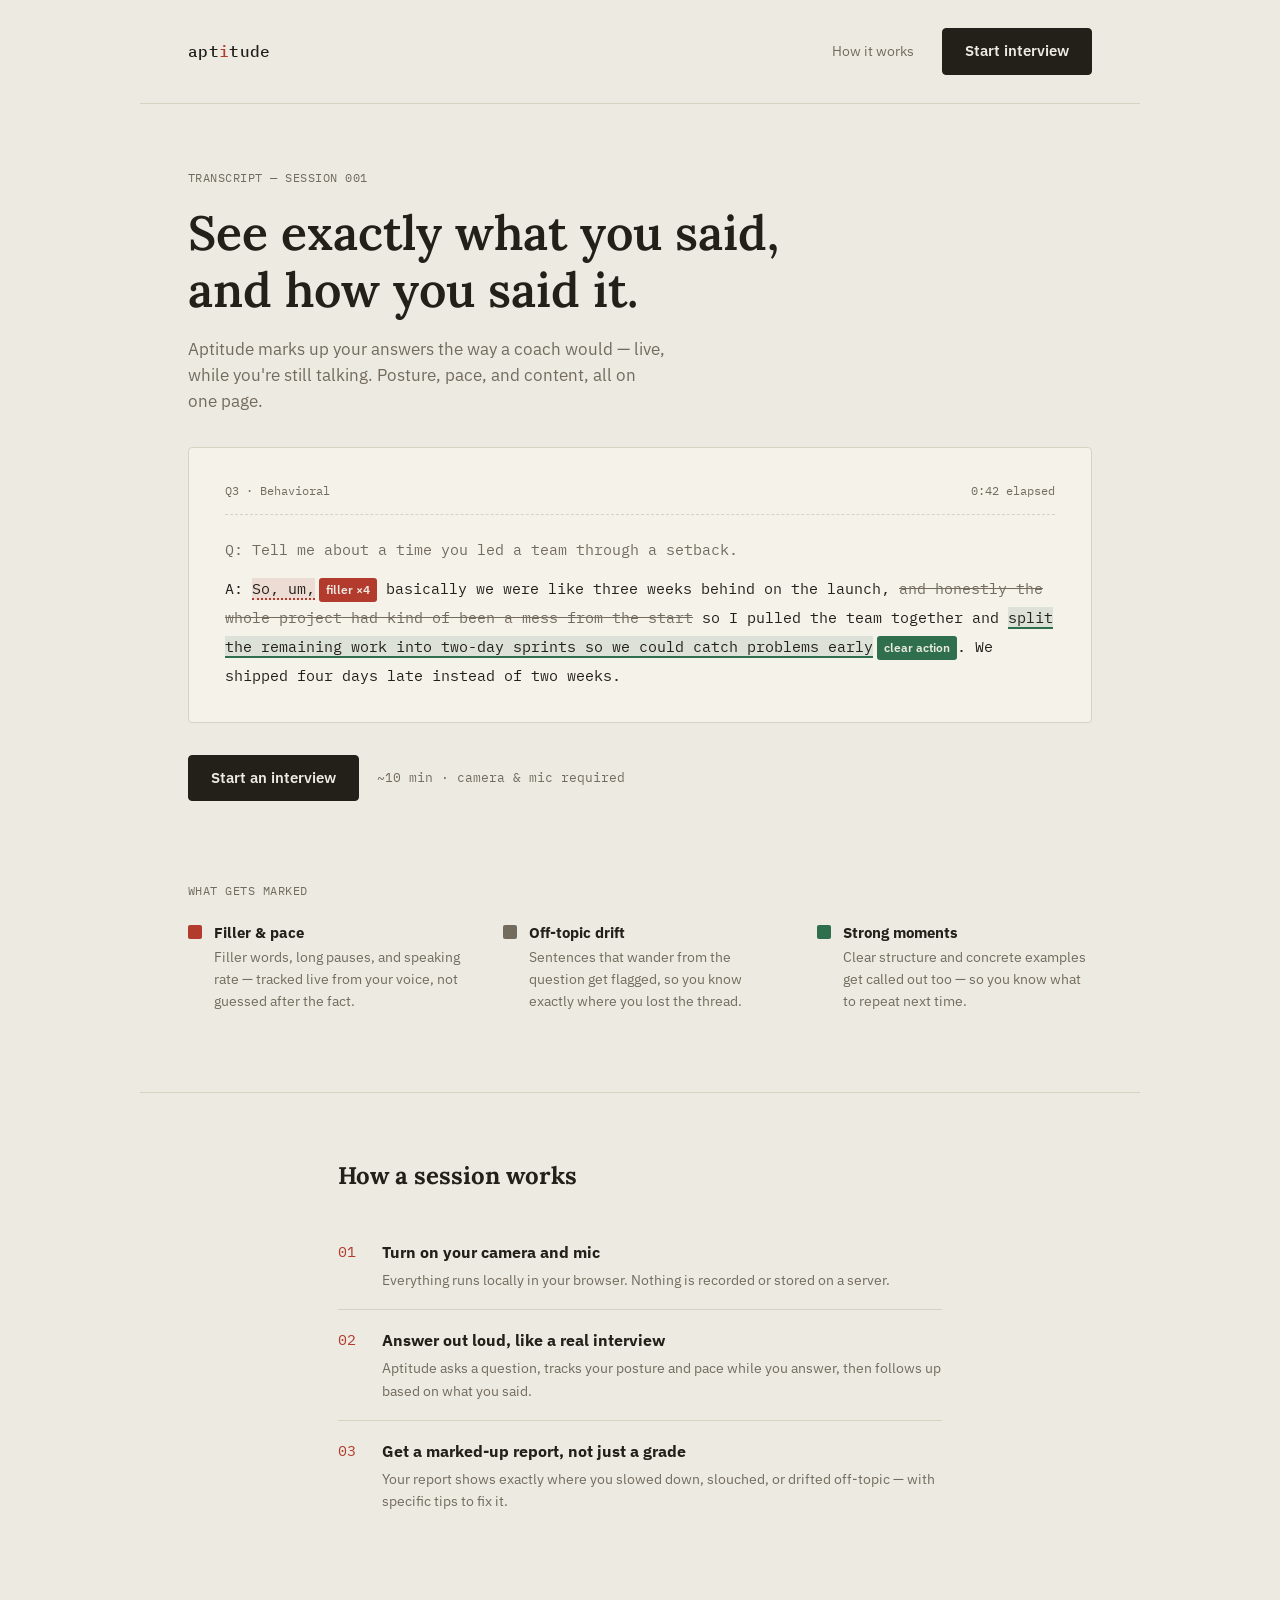
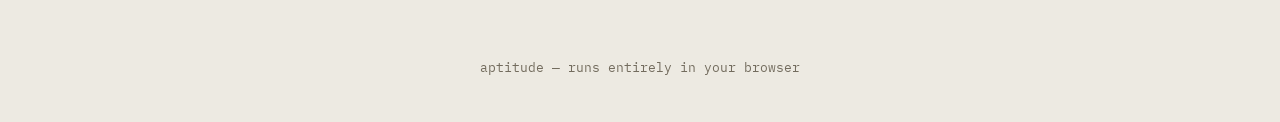
==== index.html @ 392918cb "Updated Home Page with HTML & CSS" ====
<!DOCTYPE html>
<html lang="en">
<head>
  <meta charset="UTF-8">
  <meta name="viewport" content="width=device-width, initial-scale=1.0">
  <title>Aptitude — Practice interviews that watch, listen, and score</title>
  <link rel="preconnect" href="https://fonts.googleapis.com">
  <link href="https://fonts.googleapis.com/css2?family=Lora:wght@500;600&family=IBM+Plex+Sans:wght@400;500;600&family=IBM+Plex+Mono:wght@400;500&display=swap" rel="stylesheet">
  <link rel="stylesheet" href="css/main.css">
</head>
<body>

  <nav class="nav">
    <div class="nav__logo">apt<span>i</span>tude</div>
    <div class="nav__links">
      <a href="#how" class="nav__how">How it works</a>
      <a href="coach.html" class="btn btn--primary">Start interview</a>
    </div>
  </nav>

  <header class="hero">
    <p class="hero__doc-label">TRANSCRIPT — SESSION 001</p>
    <h1 class="hero__title">See exactly what you said, and how you said it.</h1>
    <p class="hero__subtitle">
      Aptitude marks up your answers the way a coach would — live, while you're
      still talking. Posture, pace, and content, all on one page.
    </p>

    <div class="transcript">
      <div class="transcript__meta">
        <span>Q3 · Behavioral</span>
        <span>0:42 elapsed</span>
      </div>
      <p class="transcript__q">Q: Tell me about a time you led a team through a setback.</p>
      <p class="transcript__a">
        A: <span class="mark-filler">So, um,</span><span class="transcript__note transcript__note--pen">filler ×4</span>
        basically we were like three weeks behind on the launch,
        <span class="mark-cut">and honestly the whole project had kind of been a mess from the start</span>
        so I pulled the team together and <span class="mark-good">split the remaining work into two-day sprints
        so we could catch problems early</span><span class="transcript__note transcript__note--mark">clear action</span>.
        We shipped four days late instead of two weeks.
      </p>
    </div>

    <div class="hero__cta">
      <a href="coach.html" class="btn btn--primary">Start an interview</a>
      <span class="hero__cta-hint">~10 min · camera &amp; mic required</span>
    </div>
  </header>

  <section class="legend">
    <p class="legend__title">WHAT GETS MARKED</p>
    <div class="legend__grid">
      <div class="legend__item">
        <span class="legend__swatch legend__swatch--pen"></span>
        <div class="legend__text">
          <h4>Filler &amp; pace</h4>
          <p>Filler words, long pauses, and speaking rate — tracked live from your voice, not guessed after the fact.</p>
        </div>
      </div>
      <div class="legend__item">
        <span class="legend__swatch legend__swatch--ink"></span>
        <div class="legend__text">
          <h4>Off-topic drift</h4>
          <p>Sentences that wander from the question get flagged, so you know exactly where you lost the thread.</p>
        </div>
      </div>
      <div class="legend__item">
        <span class="legend__swatch legend__swatch--mark"></span>
        <div class="legend__text">
          <h4>Strong moments</h4>
          <p>Clear structure and concrete examples get called out too — so you know what to repeat next time.</p>
        </div>
      </div>
    </div>
  </section>

  <section class="how" id="how">
    <h2 class="how__title">How a session works</h2>

    <div class="how__item">
      <span class="how__index">01</span>
      <div class="how__text">
        <h3>Turn on your camera and mic</h3>
        <p>Everything runs locally in your browser. Nothing is recorded or stored on a server.</p>
      </div>
    </div>
    <div class="how__item">
      <span class="how__index">02</span>
      <div class="how__text">
        <h3>Answer out loud, like a real interview</h3>
        <p>Aptitude asks a question, tracks your posture and pace while you answer, then follows up based on what you said.</p>
      </div>
    </div>
    <div class="how__item">
      <span class="how__index">03</span>
      <div class="how__text">
        <h3>Get a marked-up report, not just a grade</h3>
        <p>Your report shows exactly where you slowed down, slouched, or drifted off-topic — with specific tips to fix it.</p>
      </div>
    </div>
  </section>

  <footer class="footer">
    aptitude — runs entirely in your browser
  </footer>

  <script src="js/home.js"></script>
</body>
</html>
---- css/main.css ----
/* ===========================
   Aptitude — Design Tokens
   =========================== */
:root {
  --paper: #EDEAE2;
  --paper-raised: #F5F2EA;
  --line: #D8D2C3;
  --ink: #232019;
  --ink-soft: #736C5E;
  --pen: #B23B2E;
  --pen-soft: rgba(178, 59, 46, 0.12);
  --mark: #2F6F4E;
  --mark-soft: rgba(47, 111, 78, 0.12);

  --font-display: "Lora", serif;
  --font-body: "IBM Plex Sans", -apple-system, sans-serif;
  --font-mono: "IBM Plex Mono", monospace;

  --radius: 4px;
}

* {
  margin: 0;
  padding: 0;
  box-sizing: border-box;
}

html {
  scroll-behavior: smooth;
}

body {
  background: var(--paper);
  color: var(--ink);
  font-family: var(--font-body);
  line-height: 1.55;
  -webkit-font-smoothing: antialiased;
}

a {
  color: inherit;
  text-decoration: none;
}

/* ===========================
   Nav
   =========================== */
.nav {
  display: flex;
  align-items: center;
  justify-content: space-between;
  padding: 28px 48px;
  max-width: 1000px;
  margin: 0 auto;
  border-bottom: 1px solid var(--line);
}

.nav__logo {
  font-family: var(--font-mono);
  font-size: 1rem;
  font-weight: 500;
  letter-spacing: 0.02em;
}

.nav__logo span {
  color: var(--pen);
}

.nav__links {
  display: flex;
  align-items: center;
  gap: 28px;
}

.nav__how {
  font-size: 0.9rem;
  color: var(--ink-soft);
  border-bottom: 1px solid transparent;
}

.nav__how:hover {
  color: var(--ink);
  border-bottom-color: var(--ink-soft);
}

/* ===========================
   Buttons
   =========================== */
.btn {
  display: inline-flex;
  align-items: center;
  justify-content: center;
  gap: 8px;
  padding: 11px 22px;
  border-radius: var(--radius);
  font-family: var(--font-body);
  font-size: 0.92rem;
  font-weight: 600;
  cursor: pointer;
  border: 1px solid var(--ink);
  transition: background 0.15s ease, color 0.15s ease;
}

.btn:focus-visible {
  outline: 2px solid var(--pen);
  outline-offset: 3px;
}

.btn--primary {
  background: var(--ink);
  color: var(--paper);
}

.btn--primary:hover {
  background: var(--pen);
  border-color: var(--pen);
}

/* ===========================
   Hero
   =========================== */
.hero {
  max-width: 1000px;
  margin: 0 auto;
  padding: 64px 48px 40px;
}

.hero__doc-label {
  font-family: var(--font-mono);
  font-size: 0.78rem;
  color: var(--ink-soft);
  letter-spacing: 0.04em;
  margin-bottom: 18px;
}

.hero__title {
  font-family: var(--font-display);
  font-size: clamp(2rem, 4.4vw, 3rem);
  font-weight: 600;
  line-height: 1.18;
  max-width: 620px;
  margin-bottom: 18px;
}

.hero__subtitle {
  font-size: 1.05rem;
  color: var(--ink-soft);
  max-width: 480px;
  margin-bottom: 32px;
}

/* ===========================
   Annotated transcript — signature element
   =========================== */
.transcript {
  background: var(--paper-raised);
  border: 1px solid var(--line);
  border-radius: var(--radius);
  padding: 32px 36px;
  font-family: var(--font-mono);
  font-size: 0.95rem;
  line-height: 1.9;
  position: relative;
}

.transcript__meta {
  display: flex;
  justify-content: space-between;
  font-size: 0.75rem;
  color: var(--ink-soft);
  margin-bottom: 20px;
  padding-bottom: 12px;
  border-bottom: 1px dashed var(--line);
}

.transcript__q {
  color: var(--ink-soft);
  margin-bottom: 10px;
}

.transcript__a {
  color: var(--ink);
}

.mark-filler {
  background: var(--pen-soft);
  border-bottom: 2px dotted var(--pen);
  position: relative;
}

.mark-cut {
  text-decoration: line-through;
  color: var(--ink-soft);
}

.mark-good {
  background: var(--mark-soft);
  border-bottom: 2px solid var(--mark);
}

.transcript__note {
  display: inline-block;
  font-family: var(--font-body);
  font-size: 0.72rem;
  font-weight: 600;
  padding: 1px 7px;
  border-radius: 3px;
  margin-left: 4px;
  vertical-align: middle;
  white-space: nowrap;
}

.transcript__note--pen {
  background: var(--pen);
  color: var(--paper);
}

.transcript__note--mark {
  background: var(--mark);
  color: var(--paper);
}

.hero__cta {
  margin-top: 32px;
  display: flex;
  align-items: center;
  gap: 18px;
}

.hero__cta-hint {
  font-family: var(--font-mono);
  font-size: 0.8rem;
  color: var(--ink-soft);
}

/* ===========================
   Legend (replaces feature cards)
   =========================== */
.legend {
  max-width: 1000px;
  margin: 0 auto;
  padding: 40px 48px 80px;
  border-bottom: 1px solid var(--line);
}

.legend__title {
  font-family: var(--font-mono);
  font-size: 0.78rem;
  color: var(--ink-soft);
  letter-spacing: 0.04em;
  margin-bottom: 20px;
}

.legend__grid {
  display: flex;
  flex-wrap: wrap;
  gap: 28px 40px;
}

.legend__item {
  display: flex;
  align-items: flex-start;
  gap: 12px;
  flex: 1 1 260px;
}

.legend__swatch {
  width: 14px;
  height: 14px;
  border-radius: 2px;
  margin-top: 4px;
  flex-shrink: 0;
}

.legend__swatch--pen {
  background: var(--pen);
}

.legend__swatch--mark {
  background: var(--mark);
}

.legend__swatch--ink {
  background: var(--ink-soft);
}

.legend__text h4 {
  font-size: 0.95rem;
  margin-bottom: 3px;
}

.legend__text p {
  font-size: 0.87rem;
  color: var(--ink-soft);
}

/* ===========================
   How it works
   =========================== */
.how {
  max-width: 700px;
  margin: 0 auto;
  padding: 64px 48px 100px;
}

.how__title {
  font-family: var(--font-display);
  font-size: 1.5rem;
  margin-bottom: 28px;
}

.how__item {
  display: flex;
  gap: 20px;
  padding: 18px 0;
  border-bottom: 1px solid var(--line);
}

.how__item:last-child {
  border-bottom: none;
}

.how__index {
  font-family: var(--font-mono);
  color: var(--pen);
  font-size: 0.95rem;
  min-width: 24px;
}

.how__text h3 {
  font-size: 1rem;
  margin-bottom: 4px;
}

.how__text p {
  color: var(--ink-soft);
  font-size: 0.9rem;
}

/* ===========================
   Footer
   =========================== */
.footer {
  text-align: center;
  padding: 28px 48px 44px;
  color: var(--ink-soft);
  font-size: 0.8rem;
  font-family: var(--font-mono);
}

/* ===========================
   Responsive
   =========================== */
@media (max-width: 720px) {
  .nav, .hero, .legend, .how {
    padding-left: 24px;
    padding-right: 24px;
  }
  .transcript {
    padding: 24px 20px;
    font-size: 0.85rem;
  }
  .transcript__meta {
    flex-direction: column;
    gap: 4px;
  }
  .hero__cta {
    flex-direction: column;
    align-items: flex-start;
  }
}
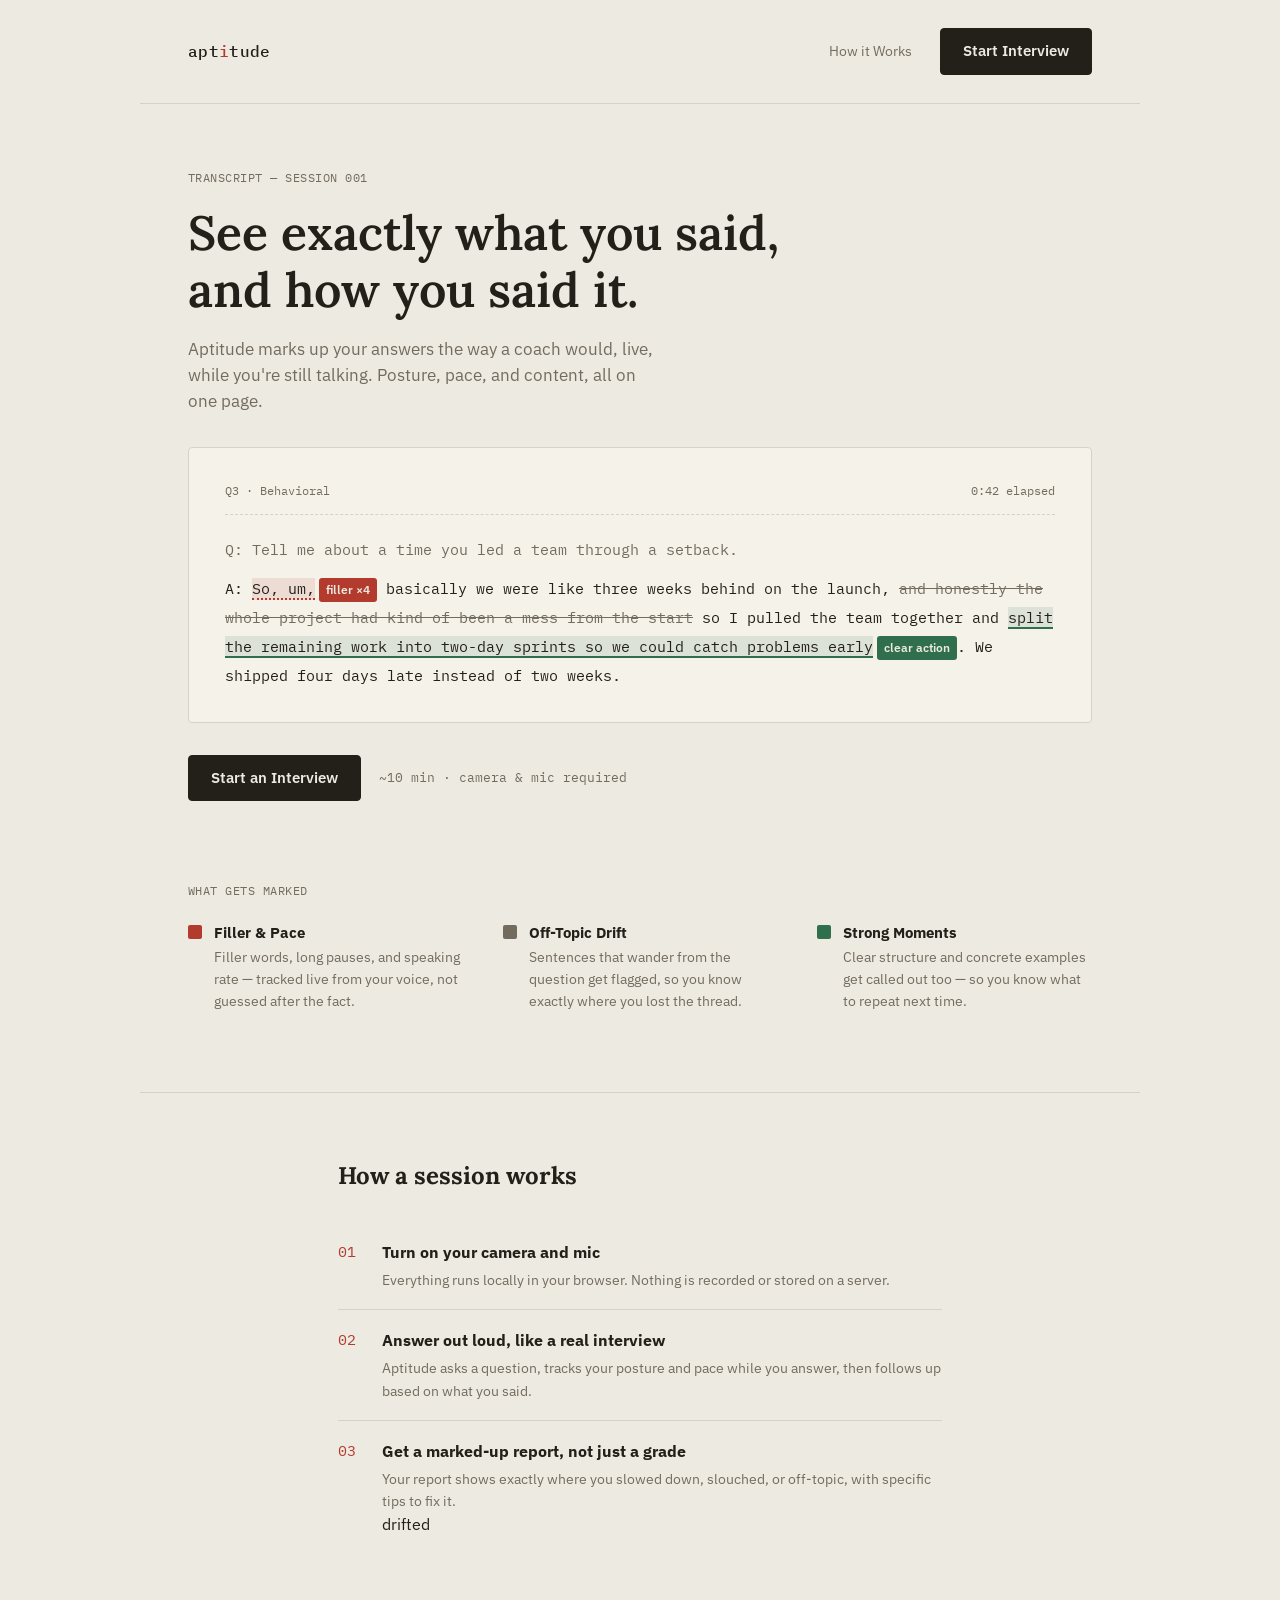
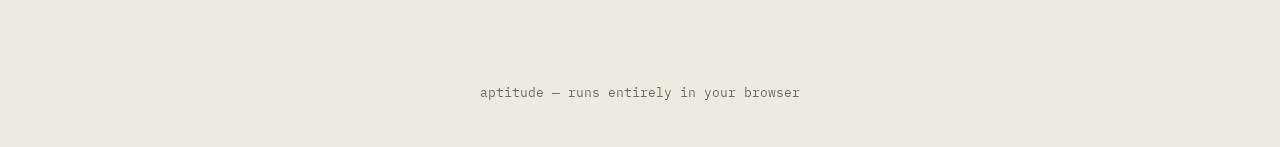
==== commit c3bef101: "Updated How it Works Page" ====
--- a/index.html
+++ b/index.html
@@ -13,8 +13,8 @@
   <nav class="nav">
     <div class="nav__logo">apt<span>i</span>tude</div>
     <div class="nav__links">
-      <a href="#how" class="nav__how">How it works</a>
-      <a href="coach.html" class="btn btn--primary">Start interview</a>
+      <a href="#how" class="nav__how">How it Works</a>
+      <a href="coach.html" class="btn btn--primary">Start Interview</a>
     </div>
   </nav>
 
@@ -22,7 +22,7 @@
     <p class="hero__doc-label">TRANSCRIPT — SESSION 001</p>
     <h1 class="hero__title">See exactly what you said, and how you said it.</h1>
     <p class="hero__subtitle">
-      Aptitude marks up your answers the way a coach would — live, while you're
+      Aptitude marks up your answers the way a coach would, live, while you're
       still talking. Posture, pace, and content, all on one page.
     </p>
 
@@ -43,7 +43,7 @@
     </div>
 
     <div class="hero__cta">
-      <a href="coach.html" class="btn btn--primary">Start an interview</a>
+      <a href="coach.html" class="btn btn--primary">Start an Interview</a>
       <span class="hero__cta-hint">~10 min · camera &amp; mic required</span>
     </div>
   </header>
@@ -54,21 +54,21 @@
       <div class="legend__item">
         <span class="legend__swatch legend__swatch--pen"></span>
         <div class="legend__text">
-          <h4>Filler &amp; pace</h4>
+          <h4>Filler &amp; Pace</h4>
           <p>Filler words, long pauses, and speaking rate — tracked live from your voice, not guessed after the fact.</p>
         </div>
       </div>
       <div class="legend__item">
         <span class="legend__swatch legend__swatch--ink"></span>
         <div class="legend__text">
-          <h4>Off-topic drift</h4>
+          <h4>Off-Topic Drift</h4>
           <p>Sentences that wander from the question get flagged, so you know exactly where you lost the thread.</p>
         </div>
       </div>
       <div class="legend__item">
         <span class="legend__swatch legend__swatch--mark"></span>
         <div class="legend__text">
-          <h4>Strong moments</h4>
+          <h4>Strong Moments</h4>
           <p>Clear structure and concrete examples get called out too — so you know what to repeat next time.</p>
         </div>
       </div>
@@ -96,7 +96,7 @@
       <span class="how__index">03</span>
       <div class="how__text">
         <h3>Get a marked-up report, not just a grade</h3>
-        <p>Your report shows exactly where you slowed down, slouched, or drifted off-topic — with specific tips to fix it.</p>
+        <p>Your report shows exactly where you slowed down, slouched, or  off-topic, with specific tips to fix it.</p>drifted
       </div>
     </div>
   </section>
--- a/css/main.css
+++ b/css/main.css
@@ -1,6 +1,3 @@
-/* ===========================
-   Aptitude — Design Tokens
-   =========================== */
 :root {
   --paper: #EDEAE2;
   --paper-raised: #F5F2EA;
@@ -42,9 +39,7 @@
   text-decoration: none;
 }
 
-/* ===========================
-   Nav
-   =========================== */
+
 .nav {
   display: flex;
   align-items: center;
@@ -83,9 +78,6 @@
   border-bottom-color: var(--ink-soft);
 }
 
-/* ===========================
-   Buttons
-   =========================== */
 .btn {
   display: inline-flex;
   align-items: center;
@@ -116,9 +108,7 @@
   border-color: var(--pen);
 }
 
-/* ===========================
-   Hero
-   =========================== */
+
 .hero {
   max-width: 1000px;
   margin: 0 auto;
@@ -149,9 +139,7 @@
   margin-bottom: 32px;
 }
 
-/* ===========================
-   Annotated transcript — signature element
-   =========================== */
+
 .transcript {
   background: var(--paper-raised);
   border: 1px solid var(--line);
@@ -294,9 +282,7 @@
   color: var(--ink-soft);
 }
 
-/* ===========================
-   How it works
-   =========================== */
+
 .how {
   max-width: 700px;
   margin: 0 auto;
@@ -337,9 +323,7 @@
   font-size: 0.9rem;
 }
 
-/* ===========================
-   Footer
-   =========================== */
+
 .footer {
   text-align: center;
   padding: 28px 48px 44px;
@@ -348,9 +332,6 @@
   font-family: var(--font-mono);
 }
 
-/* ===========================
-   Responsive
-   =========================== */
 @media (max-width: 720px) {
   .nav, .hero, .legend, .how {
     padding-left: 24px;
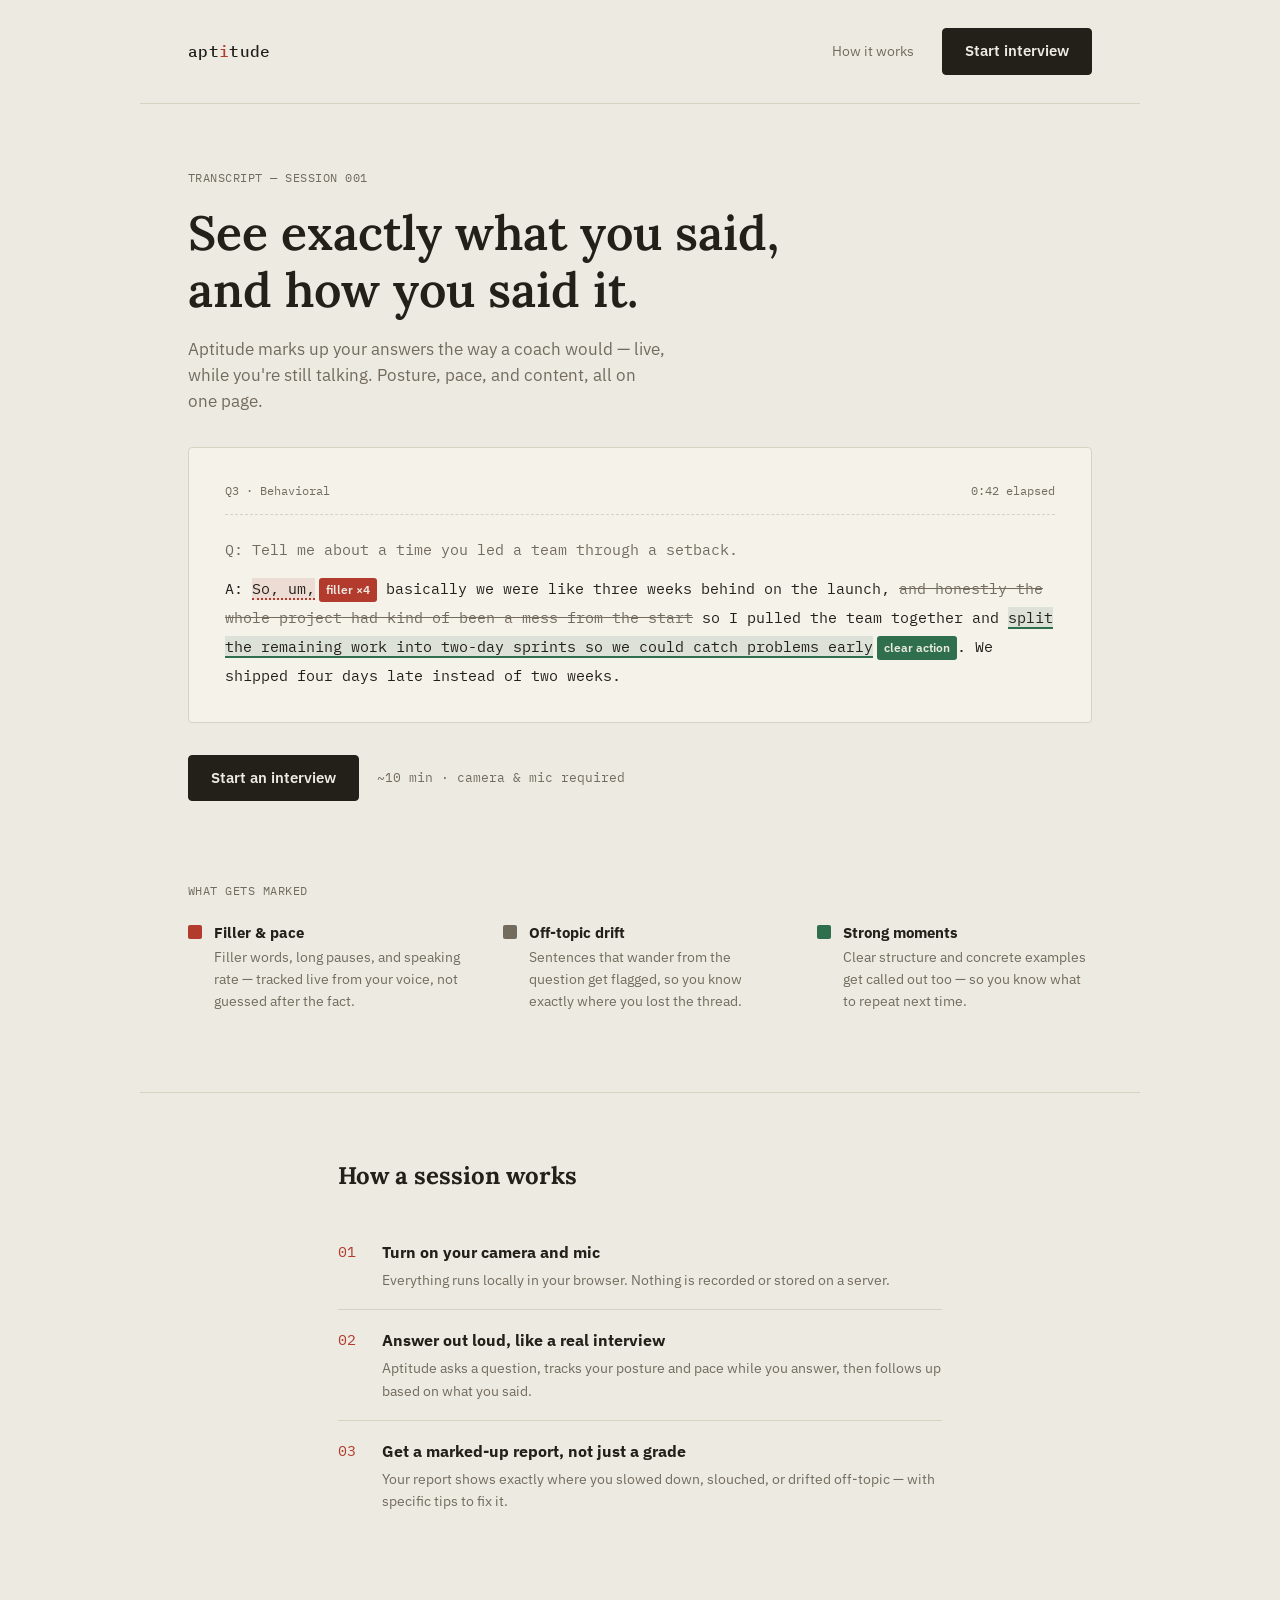
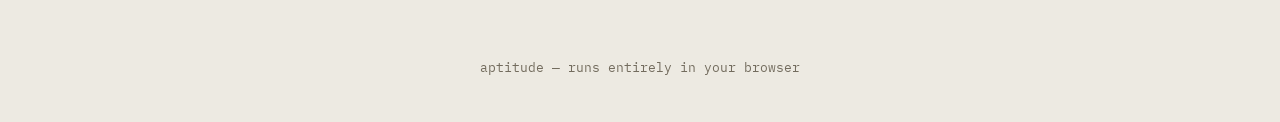
==== commit 0af05370: "Audio Filler Fixes" ====
--- a/index.html
+++ b/index.html
@@ -13,8 +13,8 @@
   <nav class="nav">
     <div class="nav__logo">apt<span>i</span>tude</div>
     <div class="nav__links">
-      <a href="#how" class="nav__how">How it Works</a>
-      <a href="coach.html" class="btn btn--primary">Start Interview</a>
+      <a href="#how" class="nav__how">How it works</a>
+      <a href="coach.html" class="btn btn--primary">Start interview</a>
     </div>
   </nav>
 
@@ -22,7 +22,7 @@
     <p class="hero__doc-label">TRANSCRIPT — SESSION 001</p>
     <h1 class="hero__title">See exactly what you said, and how you said it.</h1>
     <p class="hero__subtitle">
-      Aptitude marks up your answers the way a coach would, live, while you're
+      Aptitude marks up your answers the way a coach would — live, while you're
       still talking. Posture, pace, and content, all on one page.
     </p>
 
@@ -43,7 +43,7 @@
     </div>
 
     <div class="hero__cta">
-      <a href="coach.html" class="btn btn--primary">Start an Interview</a>
+      <a href="coach.html" class="btn btn--primary">Start an interview</a>
       <span class="hero__cta-hint">~10 min · camera &amp; mic required</span>
     </div>
   </header>
@@ -54,21 +54,21 @@
       <div class="legend__item">
         <span class="legend__swatch legend__swatch--pen"></span>
         <div class="legend__text">
-          <h4>Filler &amp; Pace</h4>
+          <h4>Filler &amp; pace</h4>
           <p>Filler words, long pauses, and speaking rate — tracked live from your voice, not guessed after the fact.</p>
         </div>
       </div>
       <div class="legend__item">
         <span class="legend__swatch legend__swatch--ink"></span>
         <div class="legend__text">
-          <h4>Off-Topic Drift</h4>
+          <h4>Off-topic drift</h4>
           <p>Sentences that wander from the question get flagged, so you know exactly where you lost the thread.</p>
         </div>
       </div>
       <div class="legend__item">
         <span class="legend__swatch legend__swatch--mark"></span>
         <div class="legend__text">
-          <h4>Strong Moments</h4>
+          <h4>Strong moments</h4>
           <p>Clear structure and concrete examples get called out too — so you know what to repeat next time.</p>
         </div>
       </div>
@@ -96,7 +96,7 @@
       <span class="how__index">03</span>
       <div class="how__text">
         <h3>Get a marked-up report, not just a grade</h3>
-        <p>Your report shows exactly where you slowed down, slouched, or  off-topic, with specific tips to fix it.</p>drifted
+        <p>Your report shows exactly where you slowed down, slouched, or drifted off-topic — with specific tips to fix it.</p>
       </div>
     </div>
   </section>
--- a/css/main.css
+++ b/css/main.css
@@ -1,352 +1,362 @@
-:root {
-  --paper: #EDEAE2;
-  --paper-raised: #F5F2EA;
-  --line: #D8D2C3;
-  --ink: #232019;
-  --ink-soft: #736C5E;
-  --pen: #B23B2E;
-  --pen-soft: rgba(178, 59, 46, 0.12);
-  --mark: #2F6F4E;
-  --mark-soft: rgba(47, 111, 78, 0.12);
-
-  --font-display: "Lora", serif;
-  --font-body: "IBM Plex Sans", -apple-system, sans-serif;
-  --font-mono: "IBM Plex Mono", monospace;
-
-  --radius: 4px;
-}
-
-* {
-  margin: 0;
-  padding: 0;
-  box-sizing: border-box;
-}
-
-html {
-  scroll-behavior: smooth;
-}
-
-body {
-  background: var(--paper);
-  color: var(--ink);
-  font-family: var(--font-body);
-  line-height: 1.55;
-  -webkit-font-smoothing: antialiased;
-}
-
-a {
-  color: inherit;
-  text-decoration: none;
-}
-
-
-.nav {
-  display: flex;
-  align-items: center;
-  justify-content: space-between;
-  padding: 28px 48px;
-  max-width: 1000px;
-  margin: 0 auto;
-  border-bottom: 1px solid var(--line);
-}
-
-.nav__logo {
-  font-family: var(--font-mono);
-  font-size: 1rem;
-  font-weight: 500;
-  letter-spacing: 0.02em;
-}
-
-.nav__logo span {
-  color: var(--pen);
-}
-
-.nav__links {
-  display: flex;
-  align-items: center;
-  gap: 28px;
-}
-
-.nav__how {
-  font-size: 0.9rem;
-  color: var(--ink-soft);
-  border-bottom: 1px solid transparent;
-}
-
-.nav__how:hover {
-  color: var(--ink);
-  border-bottom-color: var(--ink-soft);
-}
-
-.btn {
-  display: inline-flex;
-  align-items: center;
-  justify-content: center;
-  gap: 8px;
-  padding: 11px 22px;
-  border-radius: var(--radius);
-  font-family: var(--font-body);
-  font-size: 0.92rem;
-  font-weight: 600;
-  cursor: pointer;
-  border: 1px solid var(--ink);
-  transition: background 0.15s ease, color 0.15s ease;
-}
-
-.btn:focus-visible {
-  outline: 2px solid var(--pen);
-  outline-offset: 3px;
-}
-
-.btn--primary {
-  background: var(--ink);
-  color: var(--paper);
-}
-
-.btn--primary:hover {
-  background: var(--pen);
-  border-color: var(--pen);
-}
-
-
-.hero {
-  max-width: 1000px;
-  margin: 0 auto;
-  padding: 64px 48px 40px;
-}
-
-.hero__doc-label {
-  font-family: var(--font-mono);
-  font-size: 0.78rem;
-  color: var(--ink-soft);
-  letter-spacing: 0.04em;
-  margin-bottom: 18px;
-}
-
-.hero__title {
-  font-family: var(--font-display);
-  font-size: clamp(2rem, 4.4vw, 3rem);
-  font-weight: 600;
-  line-height: 1.18;
-  max-width: 620px;
-  margin-bottom: 18px;
-}
-
-.hero__subtitle {
-  font-size: 1.05rem;
-  color: var(--ink-soft);
-  max-width: 480px;
-  margin-bottom: 32px;
-}
-
-
-.transcript {
-  background: var(--paper-raised);
-  border: 1px solid var(--line);
-  border-radius: var(--radius);
-  padding: 32px 36px;
-  font-family: var(--font-mono);
-  font-size: 0.95rem;
-  line-height: 1.9;
-  position: relative;
-}
-
-.transcript__meta {
-  display: flex;
-  justify-content: space-between;
-  font-size: 0.75rem;
-  color: var(--ink-soft);
-  margin-bottom: 20px;
-  padding-bottom: 12px;
-  border-bottom: 1px dashed var(--line);
-}
-
-.transcript__q {
-  color: var(--ink-soft);
-  margin-bottom: 10px;
-}
-
-.transcript__a {
-  color: var(--ink);
-}
-
-.mark-filler {
-  background: var(--pen-soft);
-  border-bottom: 2px dotted var(--pen);
-  position: relative;
-}
-
-.mark-cut {
-  text-decoration: line-through;
-  color: var(--ink-soft);
-}
-
-.mark-good {
-  background: var(--mark-soft);
-  border-bottom: 2px solid var(--mark);
-}
-
-.transcript__note {
-  display: inline-block;
-  font-family: var(--font-body);
-  font-size: 0.72rem;
-  font-weight: 600;
-  padding: 1px 7px;
-  border-radius: 3px;
-  margin-left: 4px;
-  vertical-align: middle;
-  white-space: nowrap;
-}
-
-.transcript__note--pen {
-  background: var(--pen);
-  color: var(--paper);
-}
-
-.transcript__note--mark {
-  background: var(--mark);
-  color: var(--paper);
-}
-
-.hero__cta {
-  margin-top: 32px;
-  display: flex;
-  align-items: center;
-  gap: 18px;
-}
-
-.hero__cta-hint {
-  font-family: var(--font-mono);
-  font-size: 0.8rem;
-  color: var(--ink-soft);
-}
-
-/* ===========================
-   Legend (replaces feature cards)
-   =========================== */
-.legend {
-  max-width: 1000px;
-  margin: 0 auto;
-  padding: 40px 48px 80px;
-  border-bottom: 1px solid var(--line);
-}
-
-.legend__title {
-  font-family: var(--font-mono);
-  font-size: 0.78rem;
-  color: var(--ink-soft);
-  letter-spacing: 0.04em;
-  margin-bottom: 20px;
-}
-
-.legend__grid {
-  display: flex;
-  flex-wrap: wrap;
-  gap: 28px 40px;
-}
-
-.legend__item {
-  display: flex;
-  align-items: flex-start;
-  gap: 12px;
-  flex: 1 1 260px;
-}
-
-.legend__swatch {
-  width: 14px;
-  height: 14px;
-  border-radius: 2px;
-  margin-top: 4px;
-  flex-shrink: 0;
-}
-
-.legend__swatch--pen {
-  background: var(--pen);
-}
-
-.legend__swatch--mark {
-  background: var(--mark);
-}
-
-.legend__swatch--ink {
-  background: var(--ink-soft);
-}
-
-.legend__text h4 {
-  font-size: 0.95rem;
-  margin-bottom: 3px;
-}
-
-.legend__text p {
-  font-size: 0.87rem;
-  color: var(--ink-soft);
-}
-
-
-.how {
-  max-width: 700px;
-  margin: 0 auto;
-  padding: 64px 48px 100px;
-}
-
-.how__title {
-  font-family: var(--font-display);
-  font-size: 1.5rem;
-  margin-bottom: 28px;
-}
-
-.how__item {
-  display: flex;
-  gap: 20px;
-  padding: 18px 0;
-  border-bottom: 1px solid var(--line);
-}
-
-.how__item:last-child {
-  border-bottom: none;
-}
-
-.how__index {
-  font-family: var(--font-mono);
-  color: var(--pen);
-  font-size: 0.95rem;
-  min-width: 24px;
-}
-
-.how__text h3 {
-  font-size: 1rem;
-  margin-bottom: 4px;
-}
-
-.how__text p {
-  color: var(--ink-soft);
-  font-size: 0.9rem;
-}
-
-
-.footer {
-  text-align: center;
-  padding: 28px 48px 44px;
-  color: var(--ink-soft);
-  font-size: 0.8rem;
-  font-family: var(--font-mono);
-}
-
-@media (max-width: 720px) {
-  .nav, .hero, .legend, .how {
-    padding-left: 24px;
-    padding-right: 24px;
-  }
-  .transcript {
-    padding: 24px 20px;
-    font-size: 0.85rem;
-  }
-  .transcript__meta {
-    flex-direction: column;
-    gap: 4px;
-  }
-  .hero__cta {
-    flex-direction: column;
+    :root {
+    --paper: #EDEAE2;
+    --paper-raised: #F5F2EA;
+    --line: #D8D2C3;
+    --ink: #232019;
+    --ink-soft: #736C5E;
+    --pen: #B23B2E;
+    --pen-soft: rgba(178, 59, 46, 0.12);
+    --mark: #2F6F4E;
+    --mark-soft: rgba(47, 111, 78, 0.12);
+
+    --font-display: "Lora", serif;
+    --font-body: "IBM Plex Sans", -apple-system, sans-serif;
+    --font-mono: "IBM Plex Mono", monospace;
+
+    --radius: 4px;
+    }
+
+    * {
+    margin: 0;
+    padding: 0;
+    box-sizing: border-box;
+    }
+
+    html {
+    scroll-behavior: smooth;
+    }
+
+    body {
+    background: var(--paper);
+    color: var(--ink);
+    font-family: var(--font-body);
+    line-height: 1.55;
+    -webkit-font-smoothing: antialiased;
+    }
+
+    a {
+    color: inherit;
+    text-decoration: none;
+    }
+
+
+    .nav {
+    display: flex;
+    align-items: center;
+    justify-content: space-between;
+    padding: 28px 48px;
+    max-width: 1000px;
+    margin: 0 auto;
+    border-bottom: 1px solid var(--line);
+    }
+
+    .nav__logo {
+    font-family: var(--font-mono);
+    font-size: 1rem;
+    font-weight: 500;
+    letter-spacing: 0.02em;
+    }
+
+    .nav__logo span {
+    color: var(--pen);
+    }
+
+    .nav__links {
+    display: flex;
+    align-items: center;
+    gap: 28px;
+    }
+
+    .nav__how {
+    font-size: 0.9rem;
+    color: var(--ink-soft);
+    border-bottom: 1px solid transparent;
+    }
+
+    .nav__how:hover {
+    color: var(--ink);
+    border-bottom-color: var(--ink-soft);
+    }
+
+    .btn {
+    display: inline-flex;
+    align-items: center;
+    justify-content: center;
+    gap: 8px;
+    padding: 11px 22px;
+    border-radius: var(--radius);
+    font-family: var(--font-body);
+    font-size: 0.92rem;
+    font-weight: 600;
+    cursor: pointer;
+    border: 1px solid var(--ink);
+    transition: background 0.15s ease, color 0.15s ease;
+    }
+
+    .btn:focus-visible {
+    outline: 2px solid var(--pen);
+    outline-offset: 3px;
+    }
+
+    .btn--primary {
+    background: var(--ink);
+    color: var(--paper);
+    }
+
+    .btn--primary:hover {
+    background: var(--pen);
+    border-color: var(--pen);
+    }
+
+
+    .hero {
+    max-width: 1000px;
+    margin: 0 auto;
+    padding: 64px 48px 40px;
+    }
+
+    .hero__doc-label {
+    font-family: var(--font-mono);
+    font-size: 0.78rem;
+    color: var(--ink-soft);
+    letter-spacing: 0.04em;
+    margin-bottom: 18px;
+    }
+
+    .hero__title {
+    font-family: var(--font-display);
+    font-size: clamp(2rem, 4.4vw, 3rem);
+    font-weight: 600;
+    line-height: 1.18;
+    max-width: 620px;
+    margin-bottom: 18px;
+    }
+
+    .hero__subtitle {
+    font-size: 1.05rem;
+    color: var(--ink-soft);
+    max-width: 480px;
+    margin-bottom: 32px;
+    }
+
+
+    .transcript {
+    background: var(--paper-raised);
+    border: 1px solid var(--line);
+    border-radius: var(--radius);
+    padding: 32px 36px;
+    font-family: var(--font-mono);
+    font-size: 0.95rem;
+    line-height: 1.9;
+    position: relative;
+    }
+
+    .transcript__meta {
+    display: flex;
+    justify-content: space-between;
+    font-size: 0.75rem;
+    color: var(--ink-soft);
+    margin-bottom: 20px;
+    padding-bottom: 12px;
+    border-bottom: 1px dashed var(--line);
+    }
+
+    .transcript__q {
+    color: var(--ink-soft);
+    margin-bottom: 10px;
+    }
+
+    .transcript__a {
+    color: var(--ink);
+    }
+
+    .mark-filler {
+    background: var(--pen-soft);
+    border-bottom: 2px dotted var(--pen);
+    position: relative;
+    }
+
+    .mark-cut {
+    text-decoration: line-through;
+    color: var(--ink-soft);
+    }
+
+    .mark-good {
+    background: var(--mark-soft);
+    border-bottom: 2px solid var(--mark);
+    }
+
+    .transcript__note {
+    display: inline-block;
+    font-family: var(--font-body);
+    font-size: 0.72rem;
+    font-weight: 600;
+    padding: 1px 7px;
+    border-radius: 3px;
+    margin-left: 4px;
+    vertical-align: middle;
+    white-space: nowrap;
+    }
+
+    .transcript__note--pen {
+    background: var(--pen);
+    color: var(--paper);
+    }
+
+    .transcript__note--mark {
+    background: var(--mark);
+    color: var(--paper);
+    }
+
+    .hero__cta {
+    margin-top: 32px;
+    display: flex;
+    align-items: center;
+    gap: 18px;
+    }
+
+    .hero__cta-hint {
+    font-family: var(--font-mono);
+    font-size: 0.8rem;
+    color: var(--ink-soft);
+    }
+
+    /* ===========================
+    Legend (replaces feature cards)
+    =========================== */
+    .legend {
+    max-width: 1000px;
+    margin: 0 auto;
+    padding: 40px 48px 80px;
+    border-bottom: 1px solid var(--line);
+    }
+
+    .legend__title {
+    font-family: var(--font-mono);
+    font-size: 0.78rem;
+    color: var(--ink-soft);
+    letter-spacing: 0.04em;
+    margin-bottom: 20px;
+    }
+
+    .legend__grid {
+    display: flex;
+    flex-wrap: wrap;
+    gap: 28px 40px;
+    }
+
+    .legend__item {
+    display: flex;
     align-items: flex-start;
-  }
-}+    gap: 12px;
+    flex: 1 1 260px;
+    }
+
+    .legend__swatch {
+    width: 14px;
+    height: 14px;
+    border-radius: 2px;
+    margin-top: 4px;
+    flex-shrink: 0;
+    }
+
+    .legend__swatch--pen {
+    background: var(--pen);
+    }
+
+    .legend__swatch--mark {
+    background: var(--mark);
+    }
+
+    .legend__swatch--ink {
+    background: var(--ink-soft);
+    }
+
+    .legend__text h4 {
+    font-size: 0.95rem;
+    margin-bottom: 3px;
+    }
+
+    .legend__text p {
+    font-size: 0.87rem;
+    color: var(--ink-soft);
+    }
+
+
+    .how {
+    max-width: 700px;
+    margin: 0 auto;
+    padding: 64px 48px 100px;
+    }
+
+    .how__title {
+    font-family: var(--font-display);
+    font-size: 1.5rem;
+    margin-bottom: 28px;
+    }
+
+    .how__item {
+    display: flex;
+    gap: 20px;
+    padding: 18px 0;
+    border-bottom: 1px solid var(--line);
+    }
+
+    .how__item:last-child {
+    border-bottom: none;
+    }
+
+    .how__index {
+    font-family: var(--font-mono);
+    color: var(--pen);
+    font-size: 0.95rem;
+    min-width: 24px;
+    }
+
+    .how__text h3 {
+    font-size: 1rem;
+    margin-bottom: 4px;
+    }
+
+    .how__text p {
+    color: var(--ink-soft);
+    font-size: 0.9rem;
+    }
+
+
+    .footer {
+    text-align: center;
+    padding: 28px 48px 44px;
+    color: var(--ink-soft);
+    font-size: 0.8rem;
+    font-family: var(--font-mono);
+    }
+
+    @media (max-width: 720px) {
+    .nav, .hero, .legend, .how {
+        padding-left: 24px;
+        padding-right: 24px;
+    }
+    .transcript {
+        padding: 24px 20px;
+        font-size: 0.85rem;
+    }
+    .transcript__meta {
+        flex-direction: column;
+        gap: 4px;
+    }
+    .hero__cta {
+        flex-direction: column;
+        align-items: flex-start;
+    }
+    }
+
+    .btn--ghost {
+    background: transparent;
+    color: var(--ink);
+    }
+
+    .btn--ghost:hover {
+    background: var(--paper-raised);
+    }
+
